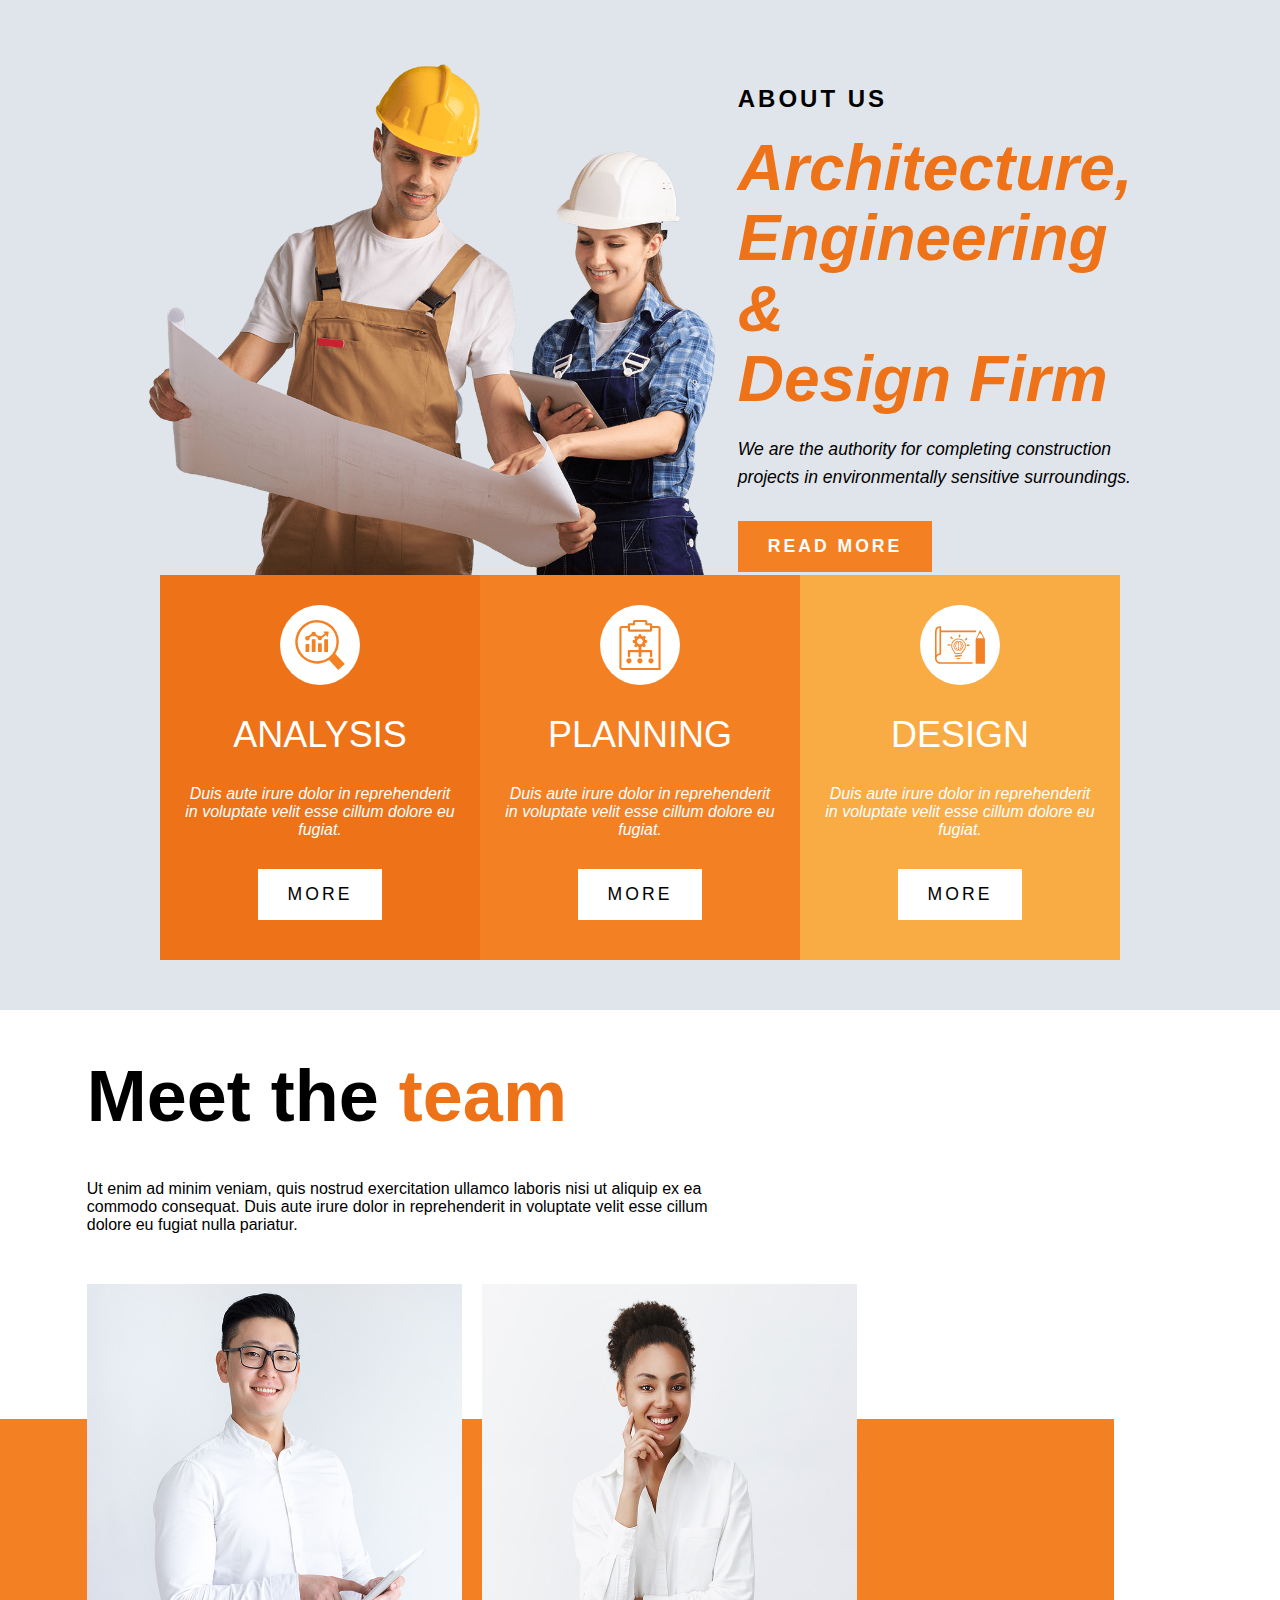
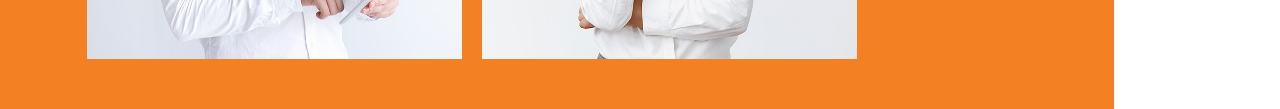
==== index.html @ 1eca39f6 "Add files via upload" ====
<!DOCTYPE html>
<html>
    <head>
        <title>Engineering Firm</title>
        <link rel="stylesheet" href="./styles/styles.css" type="text/css">
    </head>
    <body>
        <div class="first">
            <div class="first-inner">
                <img src="./images/ggg-min.png">
                <div class="first-inner-content">
                    <h3>ABOUT US</h3>
                    <h1><i>Architecture,<br>Engineering &<br>Design Firm</i></h1>
                    <p>We are the authority for completing construction projects in environmentally sensitive surroundings.</p>
                    <button>READ MORE</button>
                </div>
            </div>
            <div class="first-inner-more">
                <div class="first-inner-more-analysis">
                    <div class="circle">
                        <img src="./images/analysis.svg">
                    </div>
                    <h2>ANALYSIS</h2>
                    <p>Duis aute irure dolor in reprehenderit in voluptate velit esse cillum dolore eu fugiat.</p>
                    <button>MORE</button>
                </div>
                <div class="first-inner-more-planning">
                    <div class="circle">
                        <img src="./images/planning.svg">
                    </div>
                    <h2>PLANNING</h2>
                    <p>Duis aute irure dolor in reprehenderit in voluptate velit esse cillum dolore eu fugiat.</p>
                    <button>MORE</button>
                </div>
                <div class="first-inner-more-design">
                    <div class="circle">
                        <img src="./images/design.svg">
                    </div>
                    <h2>DESIGN</h2>
                    <p>Duis aute irure dolor in reprehenderit in voluptate velit esse cillum dolore eu fugiat.</p>
                    <button>MORE</button>
                </div>
            </div>
        </div>
        <div class="second">
            <div class="content">
                <h1>Meet the <b>team</b></h1>
                <p>Ut enim ad minim veniam, quis nostrud exercitation ullamco laboris nisi ut aliquip ex ea commodo consequat. Duis aute irure dolor in reprehenderit in voluptate velit esse cillum dolore eu fugiat nulla pariatur.</p>
                <div class="images">
                    <img src="./images/male.jpg">
                    <img src="./images/female.jpg">
                </div>
            </div>
        </div>
    </body>
</html>
---- styles/styles.css ----
html, body{
    margin:0;
    padding:0;
    min-width: 1140px;
}

.first
{
    background-color: #e0e5eb;
    display: block;
    border-bottom: 50px solid;
    border-color: #e0e5eb;
}

.first-inner
{
    width: 80%;
    margin-left: auto;
    margin-right: auto;
    display:flex;
    justify-content: center;
}

.first-inner img
{
    width:75%;
    height:525px;
    margin-top: 50px;
}

.first-inner-content
{
    margin-top: 85px;
}

.first-inner-content h3
{
    font-family: Roboto,sans-serif;
    letter-spacing: 3px;
    font-weight: 700;
    margin: 0 20px 0 0;
    font-size: 1.5rem;
}

.first-inner-content h1
{
    font-family: Oswald, sans-serif;
    font-size: 4rem;
    margin:20px 0 0;
    color: #ed7218;
    line-height: 1.1;
}

.first-inner-content p
{
    margin: 20px 20px 0 0;
    font-style: italic;
    font-family: 'Open Sans',sans-serif;
    font-size: 1.1rem;
    line-height: 1.6;
}

.first-inner-content button
{
    color: white;
    background-color: #f48024;
    font-family: 'Roboto Condensed', sans-serif;
    text-align: center;
    vertical-align: middle;
    letter-spacing: 3px;
    border-style: none;
    font-weight: 700;
    margin: 30px auto 0 0;
    padding: 15px 30px;
    font-size: 1.1rem
}

.first-inner-more
{
    margin-left: auto;
    margin-right: auto;
    
    display:flex;
    justify-content: center;
}

.first-inner-more-analysis
{
    background-color: #ed7218;
    width: 25%;
    text-align: center;
}

.first-inner-more-planning
{
    background-color: #f48024;
    width: 25%;
    text-align: center;
}

.first-inner-more-design
{
    background-color: #f9ac44;
    width: 25%;
    text-align: center;
}

.circle
{
    height: 80px;
    width: 80px;
    border-radius: 50%;
    background-color: #fff;
    justify-content: center;
    align-items: center;
    display: flex;
    margin-left: auto;
    margin-right: auto;
    margin-top: 30px;
}

.circle img
{
    width: 50px;
    height: 50px;
    filter: invert(53%) sepia(61%) saturate(1193%) hue-rotate(347deg) brightness(101%) contrast(91%);
}

.first-inner-more h2
{
    font-weight: 300;
    font-size: 2.25rem;
    margin: 30px 2px 0;
    font-family: 'Roboto Condensed', sans-serif;
    line-height: 1.1;
    color: #fff;
}

.first-inner-more p
{
    font-style: italic;
    margin: 30px 25px 0;
    color: #fff;
    font-family: 'Roboto Condensed', sans-serif;
    font-size: 1rem;
}

.first-inner-more button
{
    color: #000;
    background-color: #fff;
    font-family: 'Roboto Condensed', sans-serif;
    text-align: center;
    vertical-align: middle;
    letter-spacing: 3px;
    border-style: none;
    font-weight: 500;
    margin: 30px auto 40px 0;
    padding: 15px 30px;
    font-size: 1.1rem
}

.second
{
    width: 87%;
    border-bottom: 50px solid;
    border-color: #f48024;
    background: linear-gradient(to bottom, #fff 0%, #fff 60%, #f48024 60%, #f48024 100%);
}

.second .content
{
    width: 60%;
    margin-right: calc(((100% - 940px) / 2) + 342px);
    margin-left: calc(((100% - 940px) / 2));
    
}

.second .content h1
{
    font-family: 'Open Sans',sans-serif;
    font-size: 4.5rem;
    line-height: 1;
    margin-top: 50px;
}

.second .content b
{
    color: #ed7218;
}

.second .content p
{
    font-family: 'Open Sans',sans-serif;
    
}

.second .content .images
{
    display: flex;
    justify-content: left;
    
    margin-top: 50px;
}

.second .content .images img
{
    width: 375px;
    height: 375px;
    border-right: 20px solid;
    border-color: rgba(0,0,0,0)
}
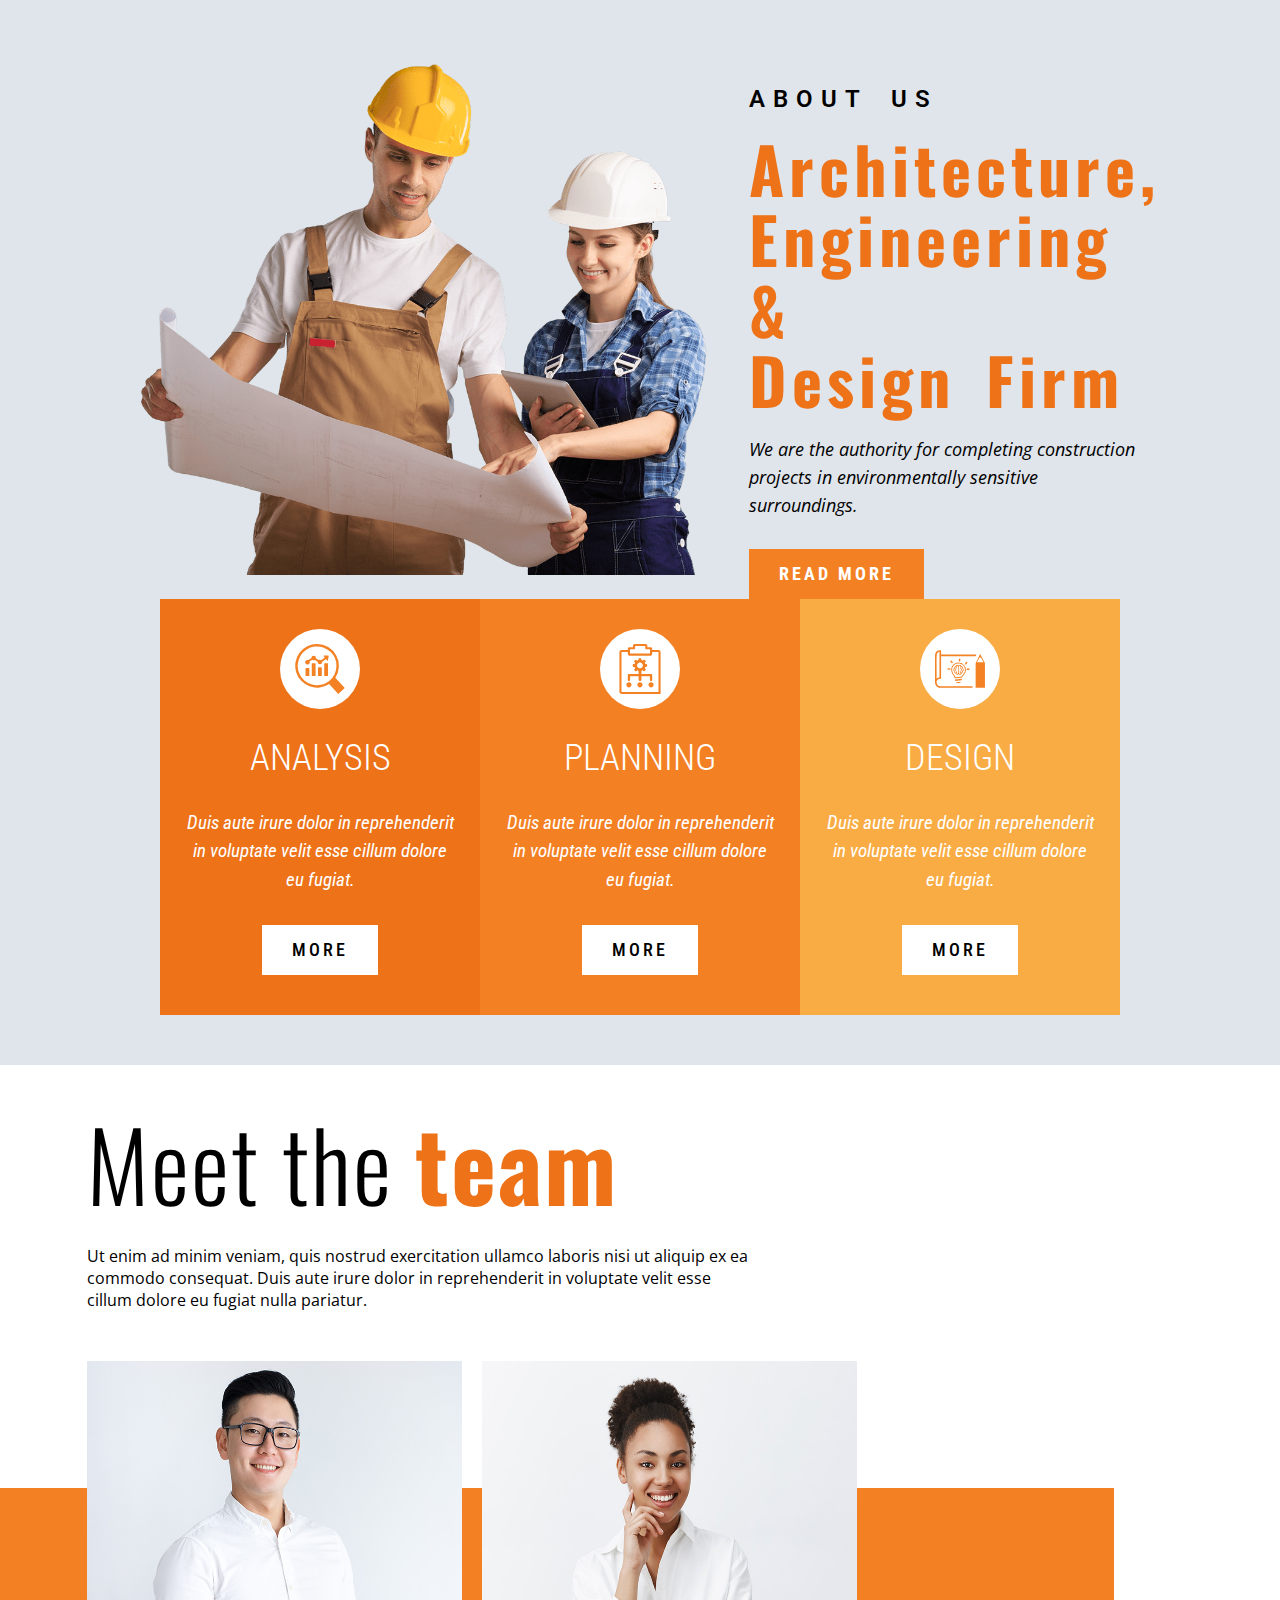
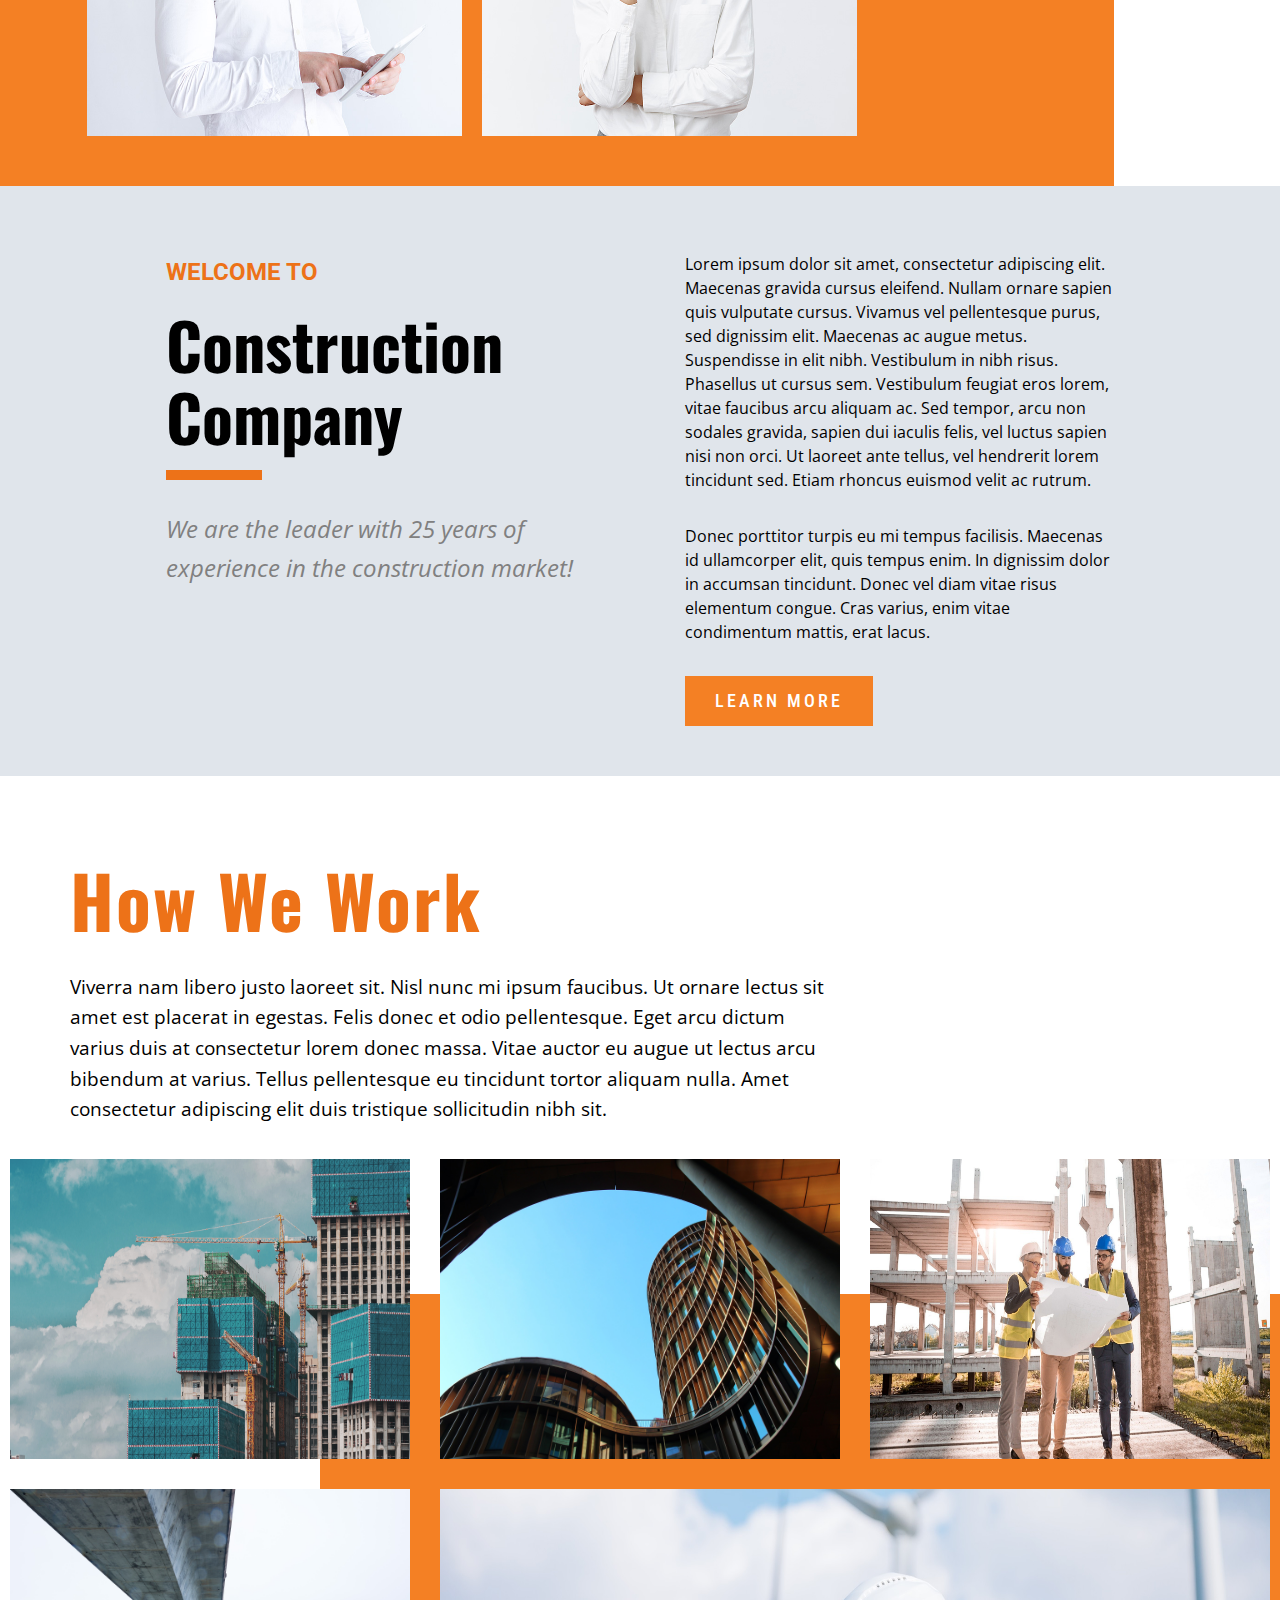
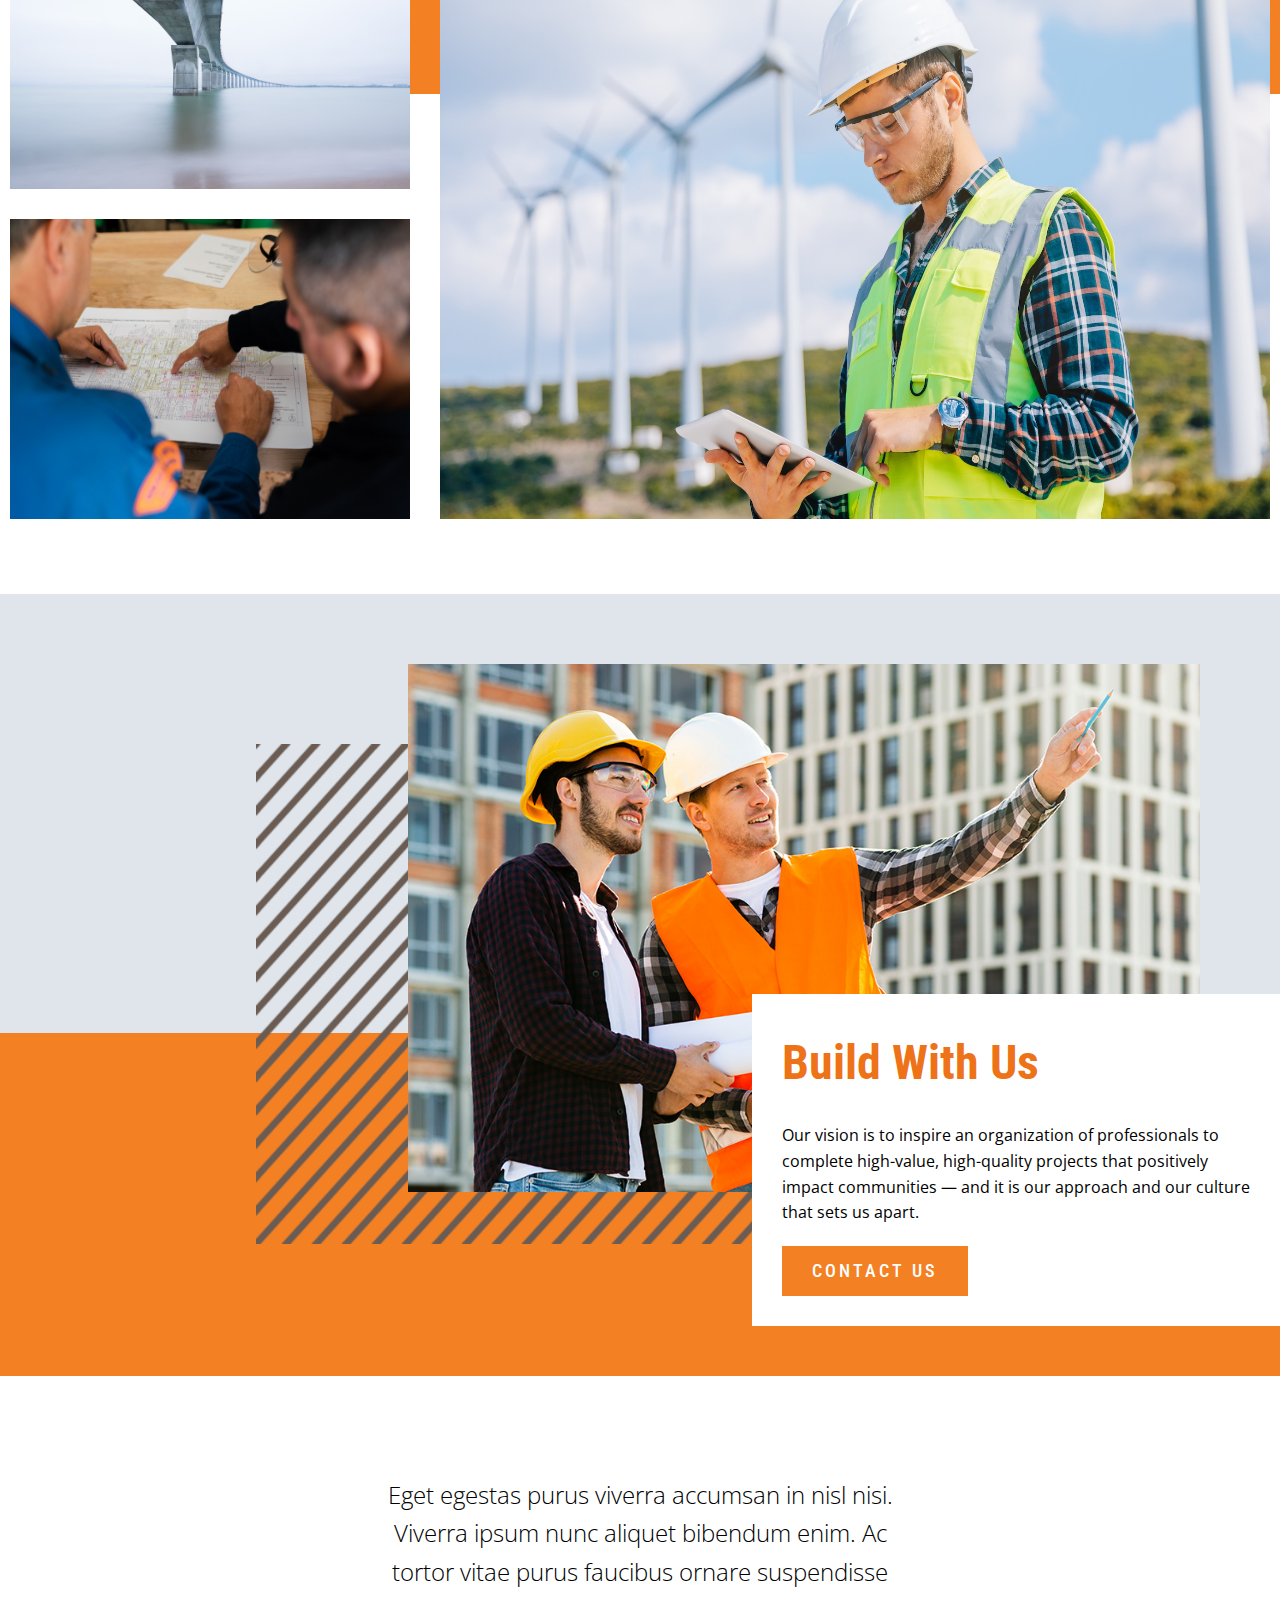
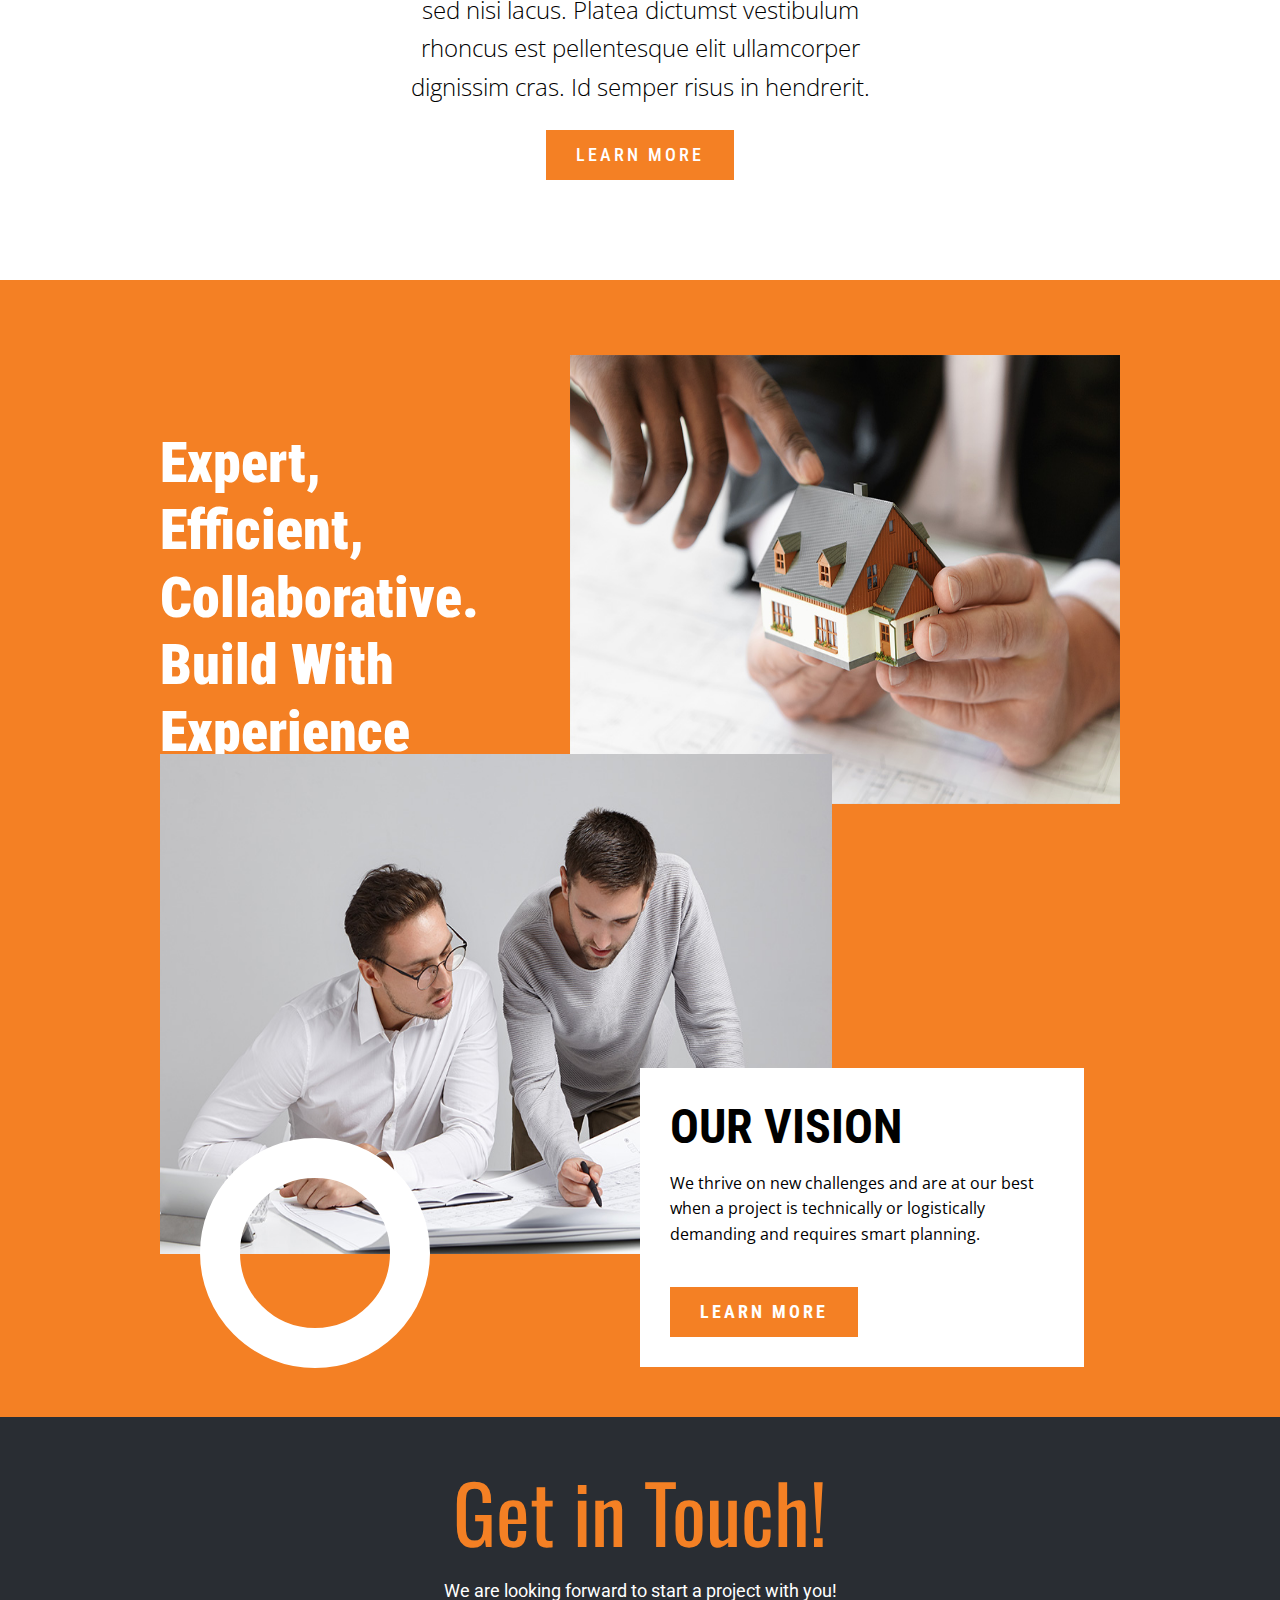
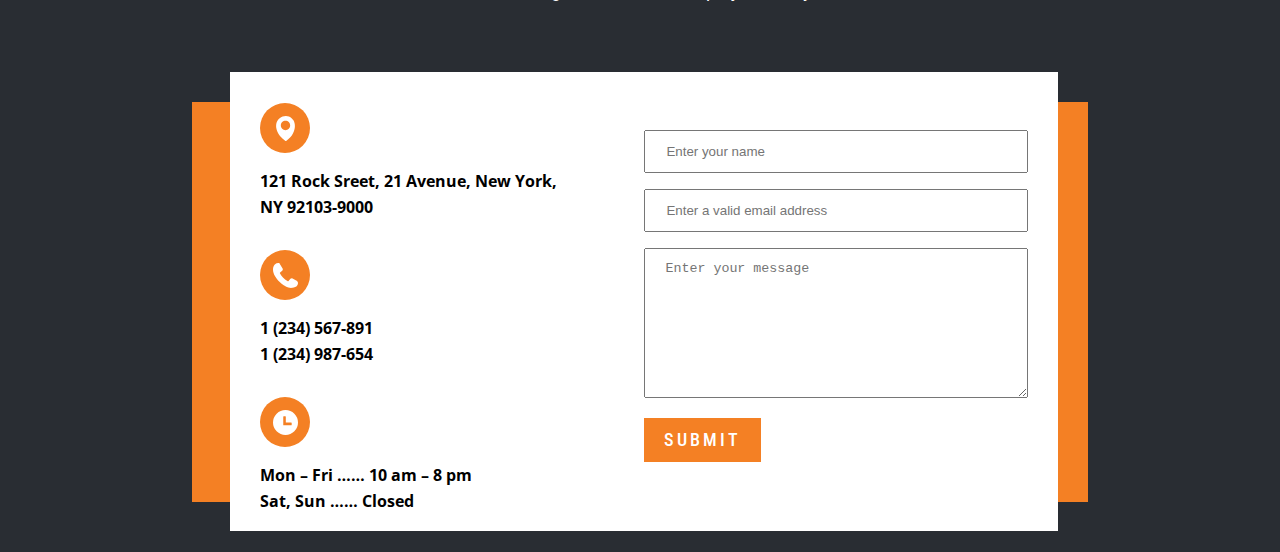
==== commit eeb85bd7: "Add files via upload" ====
--- a/index.html
+++ b/index.html
@@ -10,7 +10,7 @@
                 <img src="./images/ggg-min.png">
                 <div class="first-inner-content">
                     <h3>ABOUT US</h3>
-                    <h1><i>Architecture,<br>Engineering &<br>Design Firm</i></h1>
+                    <h1>Architecture,<br>Engineering &<br>Design Firm</h1>
                     <p>We are the authority for completing construction projects in environmentally sensitive surroundings.</p>
                     <button>READ MORE</button>
                 </div>
@@ -52,5 +52,88 @@
                 </div>
             </div>
         </div>
+        <div class="third">
+            <div class="content">
+                <div class="left">
+                    <h3>WELCOME TO</h3>
+                    <h1>Construction<br>Company</h1>
+                    <hr align="left">
+                    <p>We are the leader with 25 years of experience in the construction market!</p>
+                </div>
+                <div class="right">
+                    <p>Lorem ipsum dolor sit amet, consectetur adipiscing elit. Maecenas gravida cursus eleifend. Nullam ornare sapien quis vulputate cursus. Vivamus vel pellentesque purus, sed dignissim elit. Maecenas ac augue metus. Suspendisse in elit nibh. Vestibulum in nibh risus. Phasellus ut cursus sem. Vestibulum feugiat eros lorem, vitae faucibus arcu aliquam ac. Sed tempor, arcu non sodales gravida, sapien dui iaculis felis, vel luctus sapien nisi non orci. Ut laoreet ante tellus, vel hendrerit lorem tincidunt sed. Etiam rhoncus euismod velit ac rutrum.</p>
+                    <p>Donec porttitor turpis eu mi tempus facilisis. Maecenas id ullamcorper elit, quis tempus enim. In dignissim dolor in accumsan tincidunt. Donec vel diam vitae risus elementum congue. Cras varius, enim vitae condimentum mattis, erat lacus.</p>
+                    <button>LEARN MORE</button>
+                </div>
+            </div>
+        </div>
+        <div class="fourth">
+            <div class="content">
+                <h1>How We Work</h1>
+                <p>Viverra nam libero justo laoreet sit. Nisl nunc mi ipsum faucibus. Ut ornare lectus sit amet est placerat in egestas. Felis donec et odio pellentesque. Eget arcu dictum varius duis at consectetur lorem donec massa. Vitae auctor eu augue ut lectus arcu bibendum at varius. Tellus pellentesque eu tincidunt tortor aliquam nulla. Amet consectetur adipiscing elit duis tristique sollicitudin nibh sit.</p>
+            </div>
+            <div class="parent">
+                <div class="div1"> <img src="./images/fourth images/1.jpg"> </div>
+                <div class="div2"> <img src="./images/fourth images/2.jpg"> </div>
+                <div class="div3"> <img src="./images/fourth images/3.jpg"> </div>
+                <div class="div4"> <img src="./images/fourth images/4.jpg"> </div>
+                <div class="div5"> <img src="./images/fourth images/5.jpg"> </div>
+                <div class="div6"> <img src="./images/fourth images/6.jpg"> </div>
+            </div>
+            <div class="shape"></div>
+        </div>
+        <div class="fifth">
+            <img class="img1" src="./images/fifth images/bg.png" width="600px" height="500px">
+            <img class="img2" src="./images/fifth images/img.jpg" width="800px" height="528px">
+            <div class="content">
+                <h1>Build With Us</h1>
+                <p>Our vision is to inspire an organization of professionals to complete high-value, high-quality projects that positively impact communities — and it is our approach and our culture that sets us apart.</p>
+                <button>CONTACT US</button>
+            </div>
+        </div>
+        <div class="sixth">
+            <p>Eget egestas purus viverra accumsan in nisl nisi. Viverra ipsum nunc aliquet bibendum enim. Ac tortor vitae purus faucibus ornare suspendisse sed nisi lacus. Platea dictumst vestibulum rhoncus est pellentesque elit ullamcorper dignissim cras. Id semper risus in hendrerit. </p>
+            <button>LEARN MORE</button>
+        </div>
+        <div class="seventh">
+            <div class="inner">
+                <div class="top">
+                    <h1><b>Expert, Efficient, Collaborative.<br>Build With Experience</b></h1>
+                    <img src="./images/seventh images/img1.jpg">
+                </div>
+                <img class="middle" src="./images/seventh images/img2.jpg">
+                <div class="circle"></div>
+                <div class="content">
+                    <h1>OUR VISION</h1>
+                    <p>We thrive on new challenges and are at our best when a project is technically or logistically demanding and requires smart planning.</p>
+                    <button>LEARN MORE</button>
+                </div>
+            </div>
+        </div>
+        <div class="eight">
+            <h1>
+                Get in Touch!
+            </h1>
+            <h3>
+                We are looking forward to start a project with you!
+            </h3>
+            <div class="shape"></div>
+            <div class="content">
+                <div class="left">
+                    <div class="circle"><img src="./images/eight/location.svg"></div>
+                    <p>121 Rock Sreet, 21 Avenue, New York,<br>NY 92103-9000</p>
+                    <div class="circle"><img src="./images/eight/phone.svg"></div>
+                    <p>1 (234) 567-891<br>1 (234) 987-654</p>
+                    <div class="circle"><img src="./images/eight/clock.svg"></div>
+                    <p>Mon – Fri …… 10 am – 8 pm<br>Sat, Sun …… Closed</p>
+                </div>
+                <div class="right">
+                    <input type="text" class="text" placeholder="Enter your name"><br>
+                    <input type="text" class="text" placeholder="Enter a valid email address"><br>
+                    <textarea placeholder="Enter your message" rows="4" cols="50"></textarea>
+                    <button>SUBMIT</button> 
+                </div>
+            </div>
+        </div>
     </body>
 </html>--- a/styles/styles.css
+++ b/styles/styles.css
@@ -1,3 +1,5 @@
+@import url('https://fonts.googleapis.com/css2?family=Open+Sans&family=Oswald&family=Roboto+Condensed&family=Roboto&display=swap');
+
 html, body{
     margin:0;
     padding:0;
@@ -31,15 +33,18 @@
 .first-inner-content
 {
     margin-top: 85px;
+    margin-left: 20px;
 }
 
 .first-inner-content h3
 {
     font-family: Roboto,sans-serif;
     letter-spacing: 3px;
-    font-weight: 700;
+    font-weight: 600;
     margin: 0 20px 0 0;
     font-size: 1.5rem;
+    letter-spacing: 8px;
+    word-spacing: 10px;
 }
 
 .first-inner-content h1
@@ -49,6 +54,9 @@
     margin:20px 0 0;
     color: #ed7218;
     line-height: 1.1;
+    word-spacing: 10px;
+    letter-spacing: 5px;
+
 }
 
 .first-inner-content p
@@ -72,14 +80,13 @@
     font-weight: 700;
     margin: 30px auto 0 0;
     padding: 15px 30px;
-    font-size: 1.1rem
+    font-size: 1.1rem;
 }
 
 .first-inner-more
 {
     margin-left: auto;
     margin-right: auto;
-    
     display:flex;
     justify-content: center;
 }
@@ -142,7 +149,8 @@
     margin: 30px 25px 0;
     color: #fff;
     font-family: 'Roboto Condensed', sans-serif;
-    font-size: 1rem;
+    font-size: 1.2rem;
+    line-height: 1.5;
 }
 
 .first-inner-more button
@@ -157,7 +165,7 @@
     font-weight: 500;
     margin: 30px auto 40px 0;
     padding: 15px 30px;
-    font-size: 1.1rem
+    font-size: 1.1rem;
 }
 
 .second
@@ -173,33 +181,35 @@
     width: 60%;
     margin-right: calc(((100% - 940px) / 2) + 342px);
     margin-left: calc(((100% - 940px) / 2));
-    
 }
 
 .second .content h1
 {
-    font-family: 'Open Sans',sans-serif;
-    font-size: 4.5rem;
+    font-family: Oswald, sans-serif;
+    font-size: 6rem;
     line-height: 1;
     margin-top: 50px;
+    font-weight: 300;
+    letter-spacing: 2px;
+    margin-top: 50px;
 }
 
 .second .content b
 {
     color: #ed7218;
+    font-weight: 900;
 }
 
 .second .content p
 {
     font-family: 'Open Sans',sans-serif;
-    
+    margin-top: -30px;
 }
 
 .second .content .images
 {
     display: flex;
     justify-content: left;
-    
     margin-top: 50px;
 }
 
@@ -211,3 +221,543 @@
     border-color: rgba(0,0,0,0)
 }
 
+.third
+{
+    background-color: #e0e5eb; 
+    border-top: 50px solid;
+    border-bottom: 50px solid;
+    border-color: #e0e5eb;
+}
+
+.third .content
+{
+    width: 74%;
+    display: flex;
+    margin-left: auto;
+    margin-right: auto;
+}
+
+.third .content .left
+{
+    width: 50%;
+    border-right: 90px solid;
+    border-color: rgba(0,0,0,0)
+}
+
+.third .content .left h3
+{
+    font-family: Roboto,sans-serif;
+    font-size: 1.5rem;
+    font-weight: 700;
+    color: #ed7218;
+    line-height: 1;
+}
+
+.third .content .left h1
+{
+    font-family: Oswald, sans-serif;
+    font-weight: 700;
+    font-size: 4rem;
+    line-height: 1;
+    margin-top: 10px;
+    line-height: 4.5rem;
+}
+
+.third .content .left hr
+{
+    border: 5px solid;
+    border-color: #ed7218;
+    background-color: #ed7218;
+    width: 20%;
+    margin-top: -25px;
+}
+
+.third .content .left p
+{
+    font-family: 'Open Sans',sans-serif;
+    font-style: italic;
+    font-size: 1.5rem;
+    margin: 30px 0 0;
+    color: #808080;
+    line-height: 1.6;
+}
+
+.third .content .right
+{
+    width: 50%;
+}
+
+.third .content .right p
+{
+    font-family: 'Open Sans',sans-serif;
+    font-size: 1rem;
+    line-height: 1.5rem;
+    margin-bottom: 2rem;
+}
+
+.third .content .right button
+{
+    color: white;
+    background-color: #f48024;
+    font-family: 'Roboto Condensed', sans-serif;
+    text-align: center;
+    vertical-align: middle;
+    letter-spacing: 3px;
+    border-style: none;
+    font-weight: 500;
+    padding: 15px 30px;
+    font-size: 1.1rem;
+}
+
+.fourth
+{
+    width:100%;
+    background-color:#fff;
+}
+
+.fourth .content
+{
+    width: 60%;
+    margin: 70px auto 0 calc(((100% - 1140px) / 2));
+}
+
+.fourth .content h1
+{
+    font-family: Oswald, sans-serif;
+    font-size: 4.5rem;
+    font-weight: 700;
+    color: #ed7218;
+    letter-spacing: 2px;
+}
+
+.fourth .content p
+{
+    font-family: 'Open Sans',sans-serif;
+    font-size: 1.2rem;
+    line-height: 1.6;
+    margin-top: -30px;
+}
+
+.fourth .shape
+{
+    width: 75%;
+    height: 400px;
+    background-color: #f48024;
+    margin-left: 25%;
+    margin-top: -1500px;
+}
+
+.fourth .parent 
+{
+    width: 60%;
+    display: flex;
+    justify-content: center;
+    margin-left: auto;
+    margin-right: auto;
+    display: grid;
+    grid-template-columns: repeat(5, 1fr);
+    grid-template-rows: repeat(5, 1fr);
+    grid-column-gap: 0px;
+    grid-row-gap: 0px;
+}
+
+.fourth .parent .div1 
+{ 
+    grid-area: 1 / 1 / 2 / 2; 
+    width:400px;
+    height:300px;
+    border: 15px solid;
+    border-color: rgba(0,0,0,0);
+}
+.fourth .parent .div1 img
+{
+    width:400px;
+    height:300px;
+}
+
+.fourth .parent .div2 
+{ 
+    grid-area: 1 / 2 / 2 / 3; 
+    width:400px;
+    height:300px;
+    border: 15px solid;
+    border-color: rgba(0,0,0,0);
+}
+.fourth .parent .div2 img
+{
+    width:400px;
+    height:300px;
+}
+
+.fourth .parent .div3 
+{ 
+    grid-area: 1 / 3 / 2 / 4; 
+    width:400px;
+    height:300px;
+    border: 15px solid;
+    border-color: rgba(0,0,0,0);
+}
+.fourth .parent .div3 img
+{
+    width:400px;
+    height:300px;
+}
+
+.fourth .parent .div4 
+{ 
+    grid-area: 2 / 1 / 3 / 2; 
+    width:400px;
+    height:300px;
+    border: 15px solid;
+    border-color: rgba(0,0,0,0);
+}
+.fourth .parent .div4 img
+{
+    width:400px;
+    height:300px;
+}
+
+.fourth .parent .div5 
+{ 
+    grid-area: 3 / 1 / 4 / 2; 
+    width:400px;
+    height:300px;
+    border: 15px solid;
+    border-color: rgba(0,0,0,0);
+}
+.fourth .parent .div5 img
+{
+    width:400px;
+    height:300px;
+}
+
+.fourth .parent .div6 
+{ 
+    grid-area: 2 / 2 / 4 / 4; 
+    width:830px;
+    height:630px;
+    border-top: 15px solid;
+    border-left: 15px solid;
+    border-color: rgba(0,0,0,0);
+}
+.fourth .parent .div6 img
+{
+    width:830px;
+    height:630px;
+}
+
+.fifth
+{
+    width: 100%;
+    height: auto;
+    background-image: linear-gradient(to bottom, #e0e5eb 0%, #e0e5eb 60%, #f48024 60%, #f48024 100%);
+    margin-top: 500px;
+    display: flex;
+    border-bottom: 50px solid;
+    border-color: #f48024;
+}
+
+.fifth .img1
+{
+    margin-top: 150px;
+    margin-left: 20%;
+}
+
+.fifth .img2
+{
+    margin-left: -35%;
+    margin-top: 70px;
+}
+
+.fifth .content
+{
+    background-color: white;
+    padding: 30px;
+    margin-left: -35%;
+    margin-top: 400px;
+    width: 600px;
+}
+
+.fifth .content h1
+{
+    font-size: 3rem;
+    font-weight: 700;
+    font-family: 'Roboto Condensed', sans-serif;
+    color: #ed7218;
+    margin-top:10px;
+}
+
+.fifth .content p
+{
+    margin-top: 20px;
+    margin-bottom: 20px;
+    font-family: 'Open Sans',sans-serif;
+    font-size: 1rem;
+    line-height: 1.6;
+}
+
+.fifth .content button
+{
+    color: white;
+    background-color: #f48024;
+    font-family: 'Roboto Condensed', sans-serif;
+    text-align: center;
+    vertical-align: middle;
+    letter-spacing: 3px;
+    border-style: none;
+    font-weight: 500;
+    padding: 15px 30px;
+    font-size: 1.1rem;
+}
+
+.sixth
+{
+    width:40%;
+    margin-left: auto;
+    margin-right:auto;
+    margin-top: 100px;
+    margin-bottom: 100px;
+    text-align: center;
+    font-size: 1.5rem;
+    font-weight: lighter;
+    font-family: 'Open Sans',sans-serif;
+    line-height: 1.6;
+}
+
+.sixth button
+{
+    color: white;
+    background-color: #f48024;
+    font-family: 'Roboto Condensed', sans-serif;
+    text-align: center;
+    vertical-align: middle;
+    letter-spacing: 3px;
+    border-style: none;
+    font-weight: 500;
+    padding: 15px 30px;
+    font-size: 1.1rem;
+}
+
+.seventh
+{
+    background-color: #f48024;
+}
+
+.seventh .inner
+{
+    width: 75%;
+    margin-left:auto;
+    margin-right:auto;
+}
+
+.seventh .inner .top
+{
+    display: flex;
+    justify-content: center;
+    border-top: 75px solid;
+    border-color: #f48024;
+}
+
+.seventh .inner .top h1
+{
+    border-right: 50px solid;
+    border-color: #f48024;
+    font-family: 'Roboto Condensed', sans-serif;
+    font-size: 3.5rem;
+    line-height: 1.2;
+    font-weight: 900;
+    margin-top: 75px;
+    color: white;
+}
+
+.seventh .inner .top img
+{
+    width: 550px;
+    height: auto;
+}
+
+.seventh .inner .middle
+{
+    width: 70%;
+    height: 500px;
+    margin-top: -50px;
+}
+
+.seventh .inner .circle
+{
+    width: 150px;
+    height: 150px;
+    border: 40px solid;
+    border-radius: 50%;
+    border-color: #fff;
+    background-color: rgba(0,0,0,0);
+    margin-left: 40px;
+    margin-top: -120px;
+    position: relative;
+}
+
+.seventh .inner .content
+{
+    background-color: #fff;
+    width: 40%;
+    padding: 30px;
+    margin-left: 50%;
+    margin-top: -300px;
+    position: relative;
+    border-bottom: 50px solid;
+    border-color: #f48024;
+}
+
+.seventh .inner .content h1
+{
+    font-family: 'Roboto Condensed', sans-serif;
+    font-weight: 700;
+    font-size: 3rem;
+    margin-top: 0px;
+    margin-bottom: 10px;
+}
+
+.seventh .inner .content p
+{
+    font-family: 'Open Sans',sans-serif;
+    font-size: 1rem;
+    line-height: 1.6;
+    margin-bottom: 10px;
+}
+
+.seventh .inner .content button
+{
+    color: white;
+    background-color: #f48024;
+    font-family: 'Roboto Condensed', sans-serif;
+    text-align: center;
+    vertical-align: middle;
+    letter-spacing: 3px;
+    border-style: none;
+    font-weight: 700;
+    margin: 30px auto 0 0;
+    padding: 15px 30px;
+    font-size: 1.1rem;
+}
+
+.eight
+{
+    background-color: #292d33;
+    width: 100%;
+    height: auto;
+    border-top: 50px solid;
+    border-bottom: 50px solid;
+    border-color: #292d33;
+}
+
+.eight h1
+{
+    font-family: Oswald, sans-serif;
+    font-size: 5rem;
+    font-weight: 400;
+    line-height: 1.1;
+    color: #f48024;
+    margin-top: 0px;
+    margin-bottom: 25px;
+    text-align: center;
+}
+
+.eight h3
+{
+    font-size: 1.125rem;
+    font-weight: 400;
+    line-height: 1.2;
+    font-family: Roboto,sans-serif;
+    color: #fff;
+    text-align: center;
+}
+
+.eight .shape
+{
+    width: 70%;
+    height: 400px;
+    background-color: #f48024;
+    margin-left: auto;
+    margin-right: auto;
+    margin-top: 100px;
+}
+
+.eight .content
+{
+    width:60%;
+    background-color: #fff;
+    margin-left: 18%;
+    padding-left: 30px;
+    padding-right: 30px;
+    margin-top: -430px;
+    display: flex;
+    position: absolute;
+}
+
+.eight .content .left
+{
+    width: 50%;
+    padding-top: 1px;
+}
+
+.eight .content .left .circle
+{
+    width: 50px;
+    height: 50px;
+    border-radius: 50%;
+    background-color: #f48024;
+    margin-left: 0px;
+}
+
+.eight .content .left .circle img
+{
+    width: 25px;
+    height: 25px;
+    filter: invert(100%) sepia(0%) saturate(2%) hue-rotate(56deg) brightness(114%) contrast(101%);
+}
+
+.eight .content .left p
+{
+    font-family: 'Open Sans',sans-serif;
+    font-size: 1rem;
+    line-height: 1.6;
+    font-weight: 700;
+}
+
+.eight .content .right
+{
+    margin-top: 50px;
+    width: 50%;
+}
+
+.eight .content .right .text
+{
+    width: 100%;
+    padding: 12px 20px;
+    margin: 8px 0;
+    box-sizing: border-box;
+}
+
+.eight .content .right textarea
+{
+    width: 100%;
+    height:150px;
+    padding: 12px 20px;
+    margin: 8px 0;
+    box-sizing: border-box;
+}
+
+.eight .content .right button
+{
+    color: white;
+    background-color: #f48024;
+    font-family: 'Roboto Condensed', sans-serif;
+    text-align: center;
+    vertical-align: middle;
+    letter-spacing: 3px;
+    border-style: none;
+    font-weight: 500;
+    margin: 8px auto 0 0;
+    padding: 12px 20px;
+    font-size: 1.1rem;
+}
